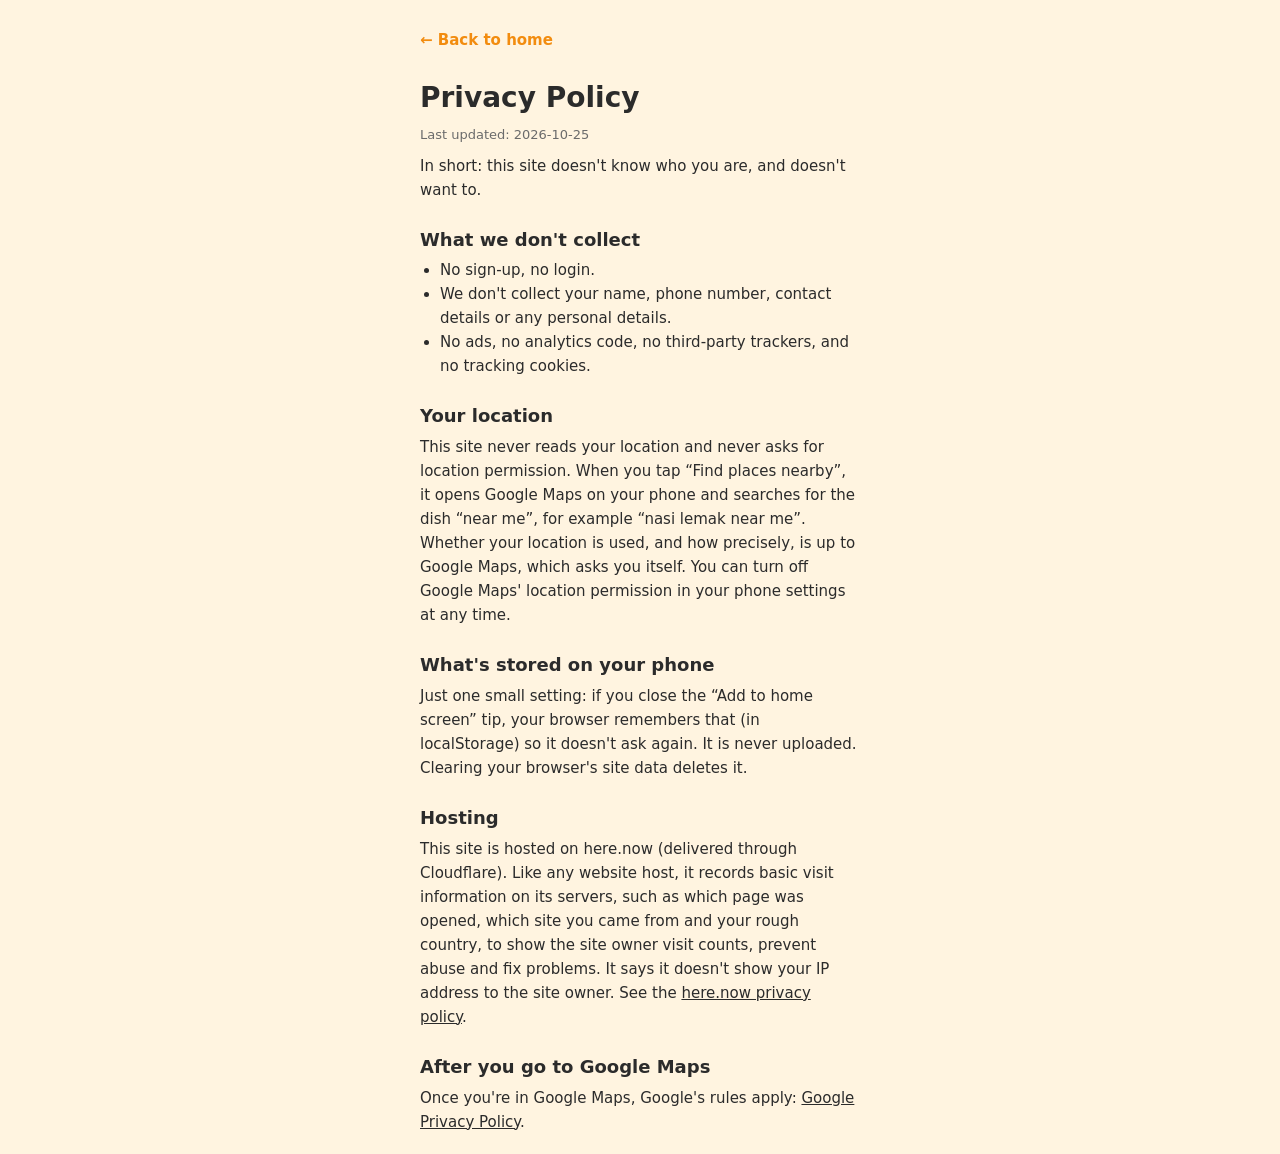
==== privacy.html @ 09107900 "Publish the static site and deploy it with GitHub Pages. Co-authored-by: artsworkloh-source <artswor" ====
<!doctype html>
<html lang="zh-CN">
<head>
  <meta charset="utf-8">
  <meta name="viewport" content="width=device-width, initial-scale=1, viewport-fit=cover">
  <meta name="theme-color" content="#FFF4E0">
  <meta name="color-scheme" content="only light">
  <title>隐私政策 · 今天吃什么</title>
  <link rel="icon" href="icon-192.png?v=d509adf6dc" type="image/png">
  <link rel="stylesheet" href="style.css?v=f77b33d95f">
</head>
<body>
  <main class="doc">
    <article data-lang="zh" data-title="隐私政策 · 今天吃什么">
      <a class="back" href="./">← 返回主页</a>
      <h1>隐私政策</h1>
      <p class="updated">更新日期：2026-10-25</p>
      <p>一句话：这个网站不认识你，也不想认识你。</p>
      <h2>我们不收集什么</h2>
      <ul>
        <li>不用注册，不用登录。</li>
        <li>不收集你的名字、电话等联系方式或任何个人资料。</li>
        <li>没有广告，没有统计代码，没有第三方追踪，也不用 Cookie 跟踪你。</li>
      </ul>
      <h2>定位怎么处理</h2>
      <p>本站不读取你的位置，也不会向你要定位权限。点「去找附近的店」时，会打开你手机上的 Google 地图，用「附近」（near me）搜索这道菜，例如 “nasi lemak near me”。要不要用你的位置、用得多精确，由 Google 地图自己询问你并处理。你随时可以在手机设置里关掉 Google 地图的定位权限。</p>
      <h2>存在你手机里的东西</h2>
      <p>只有一个小设置：你关掉「加到主屏幕」提示后，会在你的浏览器里（localStorage）记一下，免得再提醒。它不会上传。清除浏览器的网站数据就会删掉。</p>
      <h2>网站托管</h2>
      <p>网站放在 here.now（经 Cloudflare 传送）。和所有网站一样，托管方会在服务器上记录一般的访问信息，例如打开了哪个页面、从哪个网站点进来、大概在哪个国家，用来给网站主人看访问量、防滥用和排查故障；它说不会把你的 IP 地址给网站主人看。详见 <a href="https://here.now/privacy" target="_blank" rel="noopener">here.now 隐私政策</a>。</p>
      <h2>去到 Google 地图之后</h2>
      <p>跳转到 Google 地图后，就适用 Google 的规则：<a href="https://policies.google.com/privacy" target="_blank" rel="noopener">Google 隐私权政策</a>。</p>
    </article>

    <article data-lang="en" data-title="Privacy · What to Eat Today" hidden>
      <a class="back" href="./">← Back to home</a>
      <h1>Privacy Policy</h1>
      <p class="updated">Last updated: 2026-10-25</p>
      <p>In short: this site doesn't know who you are, and doesn't want to.</p>
      <h2>What we don't collect</h2>
      <ul>
        <li>No sign-up, no login.</li>
        <li>We don't collect your name, phone number, contact details or any personal details.</li>
        <li>No ads, no analytics code, no third-party trackers, and no tracking cookies.</li>
      </ul>
      <h2>Your location</h2>
      <p>This site never reads your location and never asks for location permission. When you tap “Find places nearby”, it opens Google Maps on your phone and searches for the dish “near me”, for example “nasi lemak near me”. Whether your location is used, and how precisely, is up to Google Maps, which asks you itself. You can turn off Google Maps' location permission in your phone settings at any time.</p>
      <h2>What's stored on your phone</h2>
      <p>Just one small setting: if you close the “Add to home screen” tip, your browser remembers that (in localStorage) so it doesn't ask again. It is never uploaded. Clearing your browser's site data deletes it.</p>
      <h2>Hosting</h2>
      <p>This site is hosted on here.now (delivered through Cloudflare). Like any website host, it records basic visit information on its servers, such as which page was opened, which site you came from and your rough country, to show the site owner visit counts, prevent abuse and fix problems. It says it doesn't show your IP address to the site owner. See the <a href="https://here.now/privacy" target="_blank" rel="noopener">here.now privacy policy</a>.</p>
      <h2>After you go to Google Maps</h2>
      <p>Once you're in Google Maps, Google's rules apply: <a href="https://policies.google.com/privacy" target="_blank" rel="noopener">Google Privacy Policy</a>.</p>
    </article>

    <article data-lang="ms" data-title="Privasi · Makan Apa Hari Ini" hidden>
      <a class="back" href="./">← Kembali ke laman utama</a>
      <h1>Dasar Privasi</h1>
      <p class="updated">Dikemas kini: 2026-10-25</p>
      <p>Ringkasnya: laman ini tidak kenal siapa anda, dan tidak mahu tahu.</p>
      <h2>Apa yang kami tidak kumpul</h2>
      <ul>
        <li>Tiada pendaftaran, tiada log masuk.</li>
        <li>Kami tidak kumpul nama, nombor telefon, maklumat hubungan atau apa-apa maklumat peribadi anda.</li>
        <li>Tiada iklan, tiada kod analitik, tiada penjejak pihak ketiga dan tiada kuki penjejak.</li>
      </ul>
      <h2>Lokasi anda</h2>
      <p>Laman ini tidak membaca lokasi anda dan tidak meminta kebenaran lokasi. Bila anda tekan “Cari kedai berdekatan”, Google Maps di telefon anda akan dibuka dan mencari makanan itu “near me” (berdekatan), contohnya “nasi lemak near me”. Sama ada lokasi anda digunakan, dan setepat mana, ditentukan oleh Google Maps yang akan bertanya kepada anda sendiri. Anda boleh tutup kebenaran lokasi Google Maps dalam tetapan telefon bila-bila masa.</p>
      <h2>Apa yang disimpan dalam telefon anda</h2>
      <p>Hanya satu tetapan kecil: jika anda tutup tip “Tambah ke skrin utama”, pelayar anda akan ingat (dalam localStorage) supaya tidak bertanya lagi. Ia tidak dimuat naik. Padam data laman dalam pelayar untuk membuangnya.</p>
      <h2>Pengehosan</h2>
      <p>Laman ini dihoskan di here.now (dihantar melalui Cloudflare). Seperti mana-mana hos laman web, ia merekod maklumat lawatan asas di pelayannya, seperti halaman yang dibuka, laman asal anda datang dan negara anggaran, untuk menunjukkan jumlah lawatan kepada pemilik laman, mencegah salah guna dan membaiki masalah. Ia menyatakan alamat IP anda tidak ditunjukkan kepada pemilik laman. Lihat <a href="https://here.now/privacy" target="_blank" rel="noopener">dasar privasi here.now</a>.</p>
      <h2>Selepas anda ke Google Maps</h2>
      <p>Di Google Maps, peraturan Google terpakai: <a href="https://policies.google.com/privacy" target="_blank" rel="noopener">Dasar Privasi Google</a>.</p>
    </article>
  </main>
  <script src="i18n.js?v=a7878b21c9"></script>
  <script>
    // Chinese shows if scripts can't run; otherwise only the phone's language.
    for (const article of document.querySelectorAll("article")) {
      article.hidden = article.dataset.lang !== LANG;
      if (!article.hidden) document.title = article.dataset.title;
    }
  </script>
</body>
</html>
---- style.css ----
* { box-sizing: border-box; }
/* Stop iOS from enlarging text on its own when the phone is turned sideways. */
html { -webkit-text-size-adjust: 100%; text-size-adjust: 100%; }
[hidden] { display: none !important; }

body {
  --bg: #FFF4E0;
  --card: #FFFBF3;
  --primary: #F28C0F;
  --ring: rgba(242, 140, 15, 0.25);
  --text: #2B2B2B;
  --muted: #6B6B6B;
  margin: 0;
  background: var(--bg);
  color: var(--text);
  font-family: system-ui, -apple-system, "PingFang SC", "Noto Sans CJK SC", "Microsoft YaHei", sans-serif;
  font-weight: bold;
  -webkit-tap-highlight-color: transparent;
}
body[data-meal="lunch"] {
  --bg: #EAF7EC;
  --card: #F6FCF7;
  --primary: #2E9E5E;
  --ring: rgba(46, 158, 94, 0.25);
}
body[data-meal="dinner"] {
  --bg: #1F2A44;
  --card: #2A3757;
  --primary: #FF8A3D;
  --ring: rgba(255, 138, 61, 0.25);
  --text: #FFFFFF;
  --muted: #C5CBD8;
}

main {
  max-width: 480px;
  /* dvh follows the browser's moving address bar; vh is the fallback for older phones. */
  min-height: 100vh;
  min-height: 100dvh;
  margin: 0 auto;
  padding: calc(20px + env(safe-area-inset-top)) max(20px, env(safe-area-inset-right)) calc(12px + env(safe-area-inset-bottom)) max(20px, env(safe-area-inset-left));
  display: flex;
  flex-direction: column;
}
.meal-label { margin: 0; text-align: center; font-size: 14px; color: var(--muted); }

/* Auto margins centre the button or card, but unlike align-items they never push
   a too-tall card above the top of the screen where it can't be scrolled to. */
.stage {
  flex: 1;
  display: flex;
  flex-direction: column;
}

.pick {
  position: relative;
  /* Sits a little below the middle: half of 18% of the column width. */
  top: calc((min(100vw, 480px) - 40px) * 0.09);
  margin: auto;
  /* The height cap only matters with the phone sideways. */
  width: min(60vw, 288px, 50vh);
  aspect-ratio: 1;
  border: none;
  border-radius: 50%;
  background: var(--primary);
  color: #FFFFFF;
  font: inherit;
  font-size: 28px;
  box-shadow: 0 8px 24px rgba(0, 0, 0, 0.12);
}
.pick::before {
  content: "";
  position: absolute;
  inset: -16px;
  z-index: -1;
  border-radius: 50%;
  background: var(--ring);
  animation: breathe 2.4s ease-in-out infinite;
}
.pick.press { animation: press 0.2s ease-out; }

.card {
  width: 100%;
  margin: auto 0;
  padding: 32px 20px 20px;
  border-radius: 28px;
  background: var(--card);
  box-shadow: 0 8px 24px rgba(0, 0, 0, 0.12);
  text-align: center;
  animation: pop 0.25s ease-out;
}
.card .emoji { font-size: 96px; line-height: 1.1; }
.card .name { margin: 12px 0 8px; font-size: 40px; white-space: nowrap; }
.card .desc { margin: 0 0 28px; font-size: 14px; font-weight: normal; color: var(--muted); }

.map, .again {
  display: flex;
  align-items: center;
  justify-content: center;
  width: 100%;
  border-radius: 999px;
  font: inherit;
  font-size: 18px;
  text-decoration: none;
}
.map { height: 56px; background: var(--primary); color: #FFFFFF; }
.hint { margin: 8px 0 16px; font-size: 12px; font-weight: normal; color: var(--muted); }
.again { height: 44px; border: 2px solid var(--primary); background: transparent; color: var(--primary); }

@keyframes breathe {
  0%, 100% { transform: scale(1); }
  50% { transform: scale(1.08); }
}
@keyframes press {
  50% { transform: scale(0.92); }
}
@keyframes pop {
  from { transform: scale(0.8); opacity: 0; }
  to { transform: scale(1); opacity: 1; }
}

.install {
  display: flex;
  align-items: center;
  gap: 8px;
  margin-top: 12px;
  font-size: 12px;
  font-weight: normal;
  color: var(--muted);
}
.install-text { flex: 1; }
.install-add, .install-close {
  flex: none;
  border: none;
  background: none;
  font: inherit;
  color: var(--primary);
}
.install-add { padding: 6px 12px; border: 1px solid var(--primary); border-radius: 999px; font-weight: bold; }
.install-close { padding: 6px; font-size: 16px; color: var(--muted); }

/* var(--muted) is the agreed #6B6B6B, lightened only on the dark dinner background. */
.privacy-link {
  align-self: center;
  margin-top: 8px;
  padding: 4px 8px;
  font-size: 11px;
  font-weight: normal;
  color: var(--muted);
}

.doc { display: block; font-weight: normal; font-size: 15px; line-height: 1.6; }
.doc h1 { margin: 16px 0 4px; font-size: 28px; }
.doc h2 { margin: 24px 0 4px; font-size: 18px; }
.doc p, .doc ul { margin: 0 0 8px; }
.doc ul { padding-left: 20px; }
.doc a { color: inherit; }
.doc .back { display: inline-block; padding: 8px 0; font-weight: bold; text-decoration: none; color: var(--primary); }
.doc .updated { font-size: 13px; color: var(--muted); }
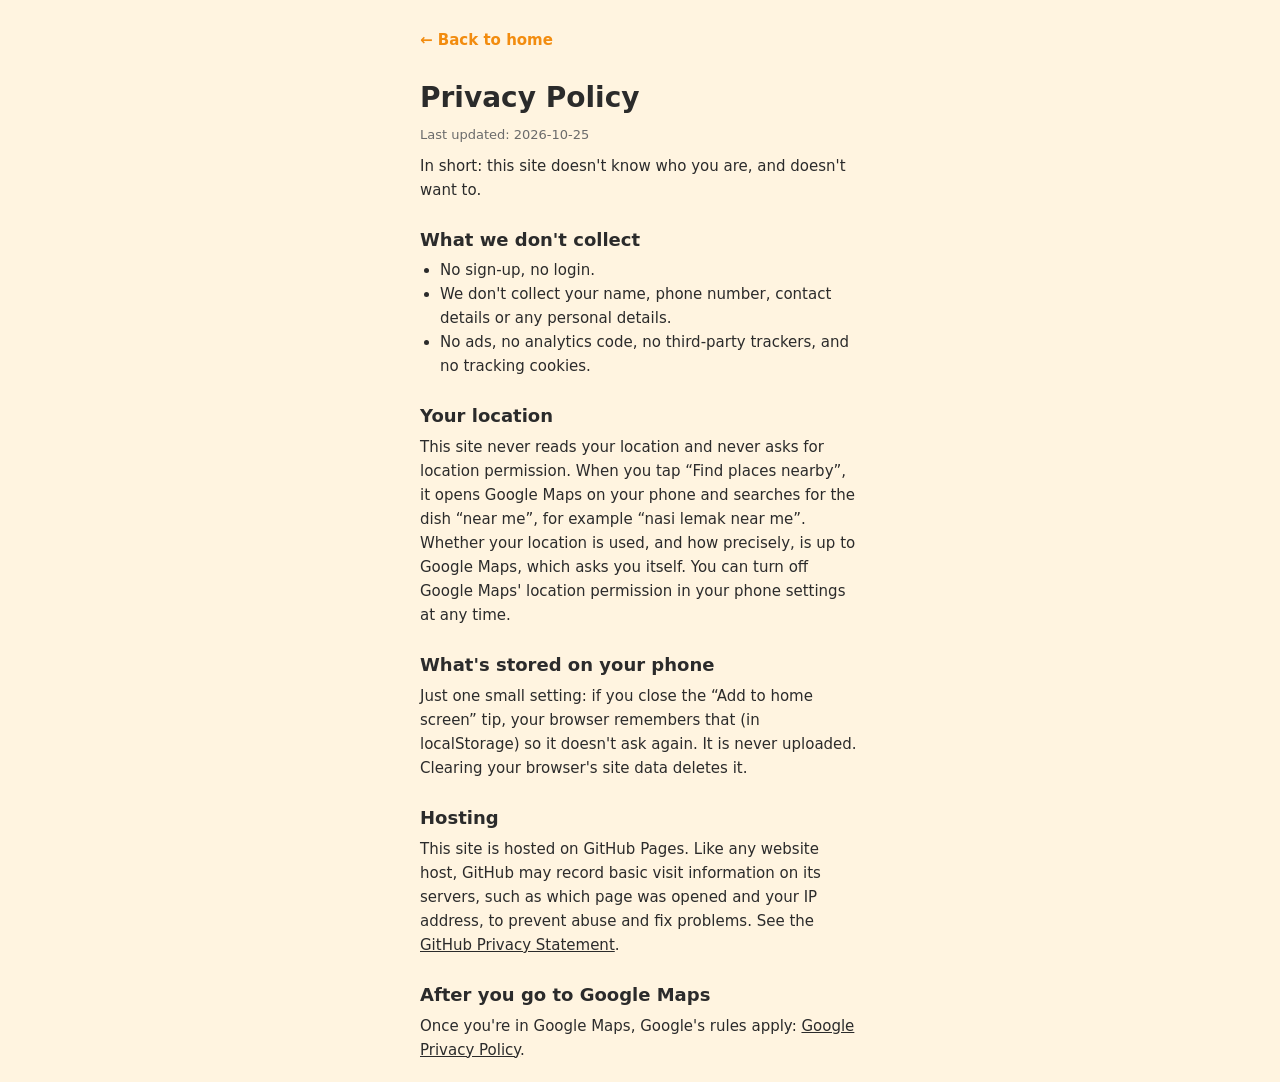
==== commit 718ed3cd: "Update the privacy page hosting notice to GitHub Pages. Co-authored-by: artsworkloh-source <artswork" ====
--- a/privacy.html
+++ b/privacy.html
@@ -27,7 +27,7 @@
       <h2>存在你手机里的东西</h2>
       <p>只有一个小设置：你关掉「加到主屏幕」提示后，会在你的浏览器里（localStorage）记一下，免得再提醒。它不会上传。清除浏览器的网站数据就会删掉。</p>
       <h2>网站托管</h2>
-      <p>网站放在 here.now（经 Cloudflare 传送）。和所有网站一样，托管方会在服务器上记录一般的访问信息，例如打开了哪个页面、从哪个网站点进来、大概在哪个国家，用来给网站主人看访问量、防滥用和排查故障；它说不会把你的 IP 地址给网站主人看。详见 <a href="https://here.now/privacy" target="_blank" rel="noopener">here.now 隐私政策</a>。</p>
+      <p>网站放在 GitHub Pages 上。和所有网站一样，托管方（GitHub）可能会在服务器上记录一般的访问信息，例如打开了哪个页面、你的 IP 地址，用来防滥用和排查故障。详见 <a href="https://docs.github.com/en/site-policy/privacy-policies/github-general-privacy-statement" target="_blank" rel="noopener">GitHub 隐私声明</a>。</p>
       <h2>去到 Google 地图之后</h2>
       <p>跳转到 Google 地图后，就适用 Google 的规则：<a href="https://policies.google.com/privacy" target="_blank" rel="noopener">Google 隐私权政策</a>。</p>
     </article>
@@ -48,7 +48,7 @@
       <h2>What's stored on your phone</h2>
       <p>Just one small setting: if you close the “Add to home screen” tip, your browser remembers that (in localStorage) so it doesn't ask again. It is never uploaded. Clearing your browser's site data deletes it.</p>
       <h2>Hosting</h2>
-      <p>This site is hosted on here.now (delivered through Cloudflare). Like any website host, it records basic visit information on its servers, such as which page was opened, which site you came from and your rough country, to show the site owner visit counts, prevent abuse and fix problems. It says it doesn't show your IP address to the site owner. See the <a href="https://here.now/privacy" target="_blank" rel="noopener">here.now privacy policy</a>.</p>
+      <p>This site is hosted on GitHub Pages. Like any website host, GitHub may record basic visit information on its servers, such as which page was opened and your IP address, to prevent abuse and fix problems. See the <a href="https://docs.github.com/en/site-policy/privacy-policies/github-general-privacy-statement" target="_blank" rel="noopener">GitHub Privacy Statement</a>.</p>
       <h2>After you go to Google Maps</h2>
       <p>Once you're in Google Maps, Google's rules apply: <a href="https://policies.google.com/privacy" target="_blank" rel="noopener">Google Privacy Policy</a>.</p>
     </article>
@@ -69,7 +69,7 @@
       <h2>Apa yang disimpan dalam telefon anda</h2>
       <p>Hanya satu tetapan kecil: jika anda tutup tip “Tambah ke skrin utama”, pelayar anda akan ingat (dalam localStorage) supaya tidak bertanya lagi. Ia tidak dimuat naik. Padam data laman dalam pelayar untuk membuangnya.</p>
       <h2>Pengehosan</h2>
-      <p>Laman ini dihoskan di here.now (dihantar melalui Cloudflare). Seperti mana-mana hos laman web, ia merekod maklumat lawatan asas di pelayannya, seperti halaman yang dibuka, laman asal anda datang dan negara anggaran, untuk menunjukkan jumlah lawatan kepada pemilik laman, mencegah salah guna dan membaiki masalah. Ia menyatakan alamat IP anda tidak ditunjukkan kepada pemilik laman. Lihat <a href="https://here.now/privacy" target="_blank" rel="noopener">dasar privasi here.now</a>.</p>
+      <p>Laman ini dihoskan di GitHub Pages. Seperti mana-mana hos laman web, GitHub mungkin merekod maklumat lawatan asas di pelayannya, seperti halaman yang dibuka dan alamat IP anda, untuk mencegah salah guna dan membaiki masalah. Lihat <a href="https://docs.github.com/en/site-policy/privacy-policies/github-general-privacy-statement" target="_blank" rel="noopener">Pernyataan Privasi GitHub</a>.</p>
       <h2>Selepas anda ke Google Maps</h2>
       <p>Di Google Maps, peraturan Google terpakai: <a href="https://policies.google.com/privacy" target="_blank" rel="noopener">Dasar Privasi Google</a>.</p>
     </article>
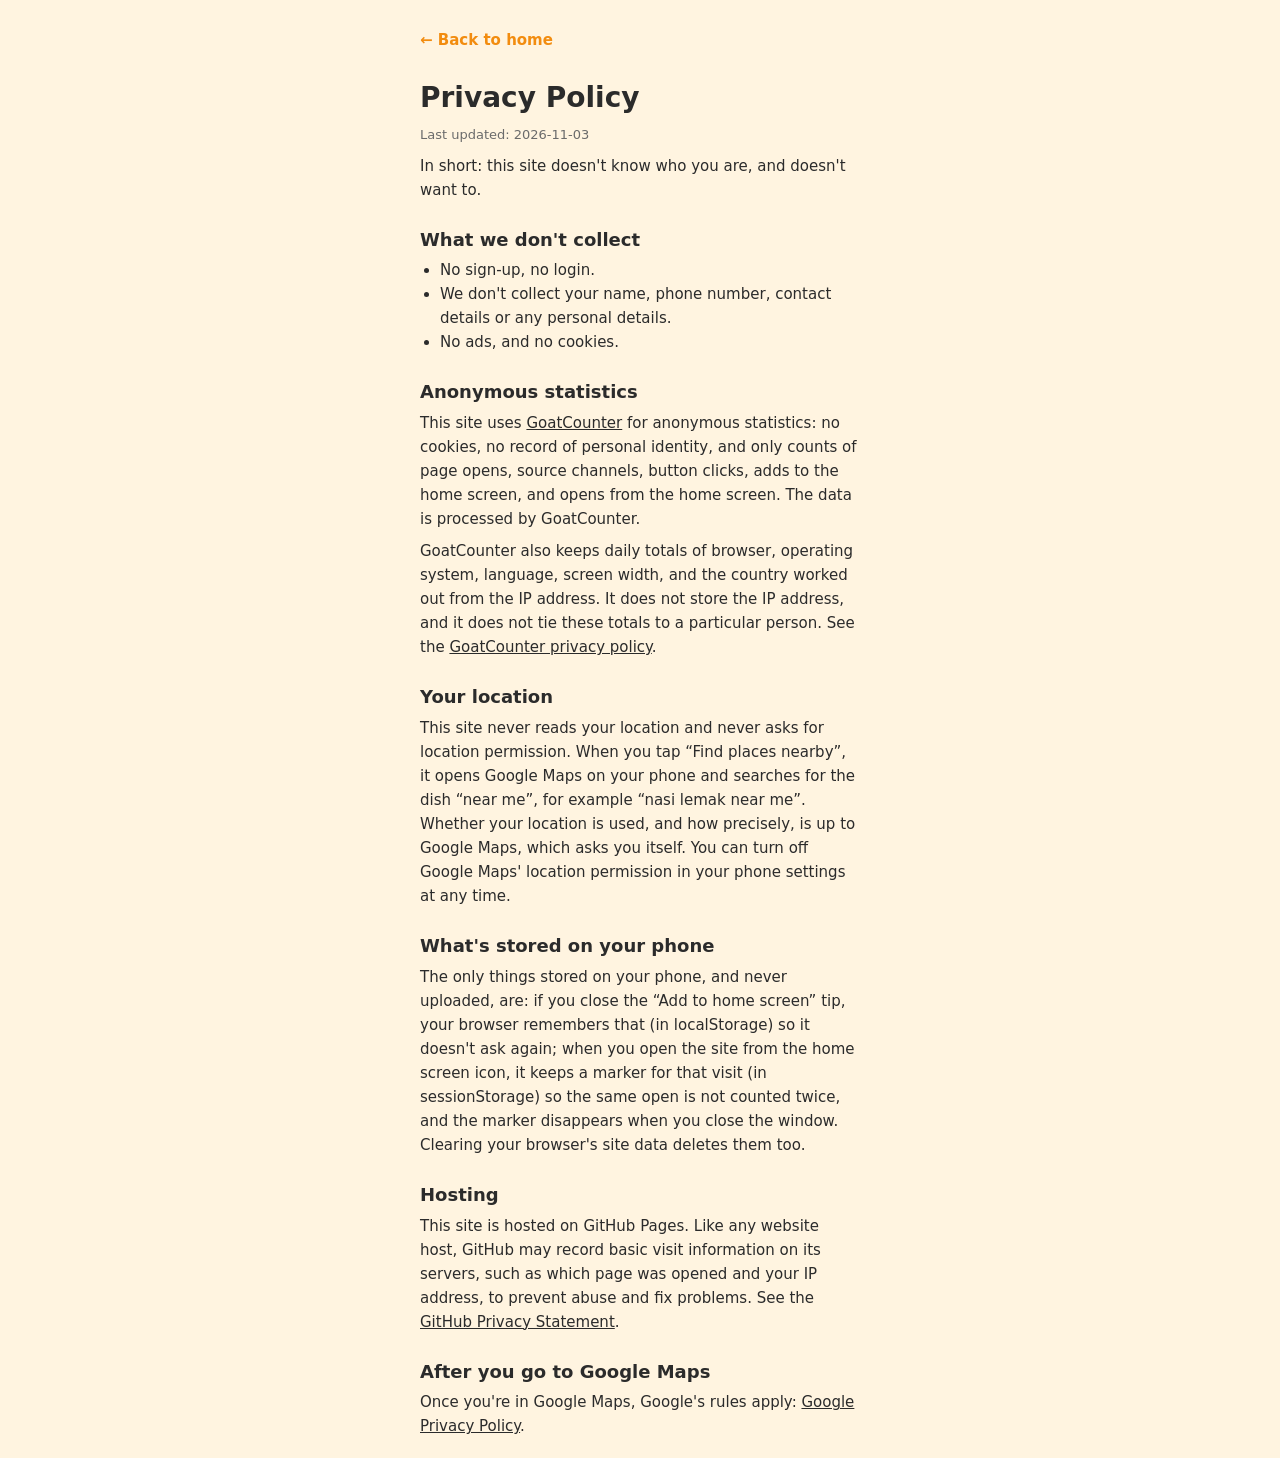
==== commit 135f962f: "Record anonymous visits with GoatCounter. Count page opens, link sources such as ref=fb, the big pic" ====
--- a/privacy.html
+++ b/privacy.html
@@ -14,18 +14,21 @@
     <article data-lang="zh" data-title="隐私政策 · 今天吃什么">
       <a class="back" href="./">← 返回主页</a>
       <h1>隐私政策</h1>
-      <p class="updated">更新日期：2026-10-25</p>
+      <p class="updated">更新日期：2026-11-03</p>
       <p>一句话：这个网站不认识你，也不想认识你。</p>
       <h2>我们不收集什么</h2>
       <ul>
         <li>不用注册，不用登录。</li>
         <li>不收集你的名字、电话等联系方式或任何个人资料。</li>
-        <li>没有广告，没有统计代码，没有第三方追踪，也不用 Cookie 跟踪你。</li>
+        <li>没有广告，也不用 Cookie。</li>
       </ul>
+      <h2>匿名统计</h2>
+      <p>本站使用 <a href="https://www.goatcounter.com/" target="_blank" rel="noopener">GoatCounter</a> 做匿名统计：不用 Cookie，不记个人身份，只统计打开次数、来源渠道、按钮点击、添加到主屏幕和主屏幕打开次数。数据由 GoatCounter 处理。</p>
+      <p>GoatCounter 还会按天汇总浏览器种类、操作系统、语言、屏幕宽度，以及根据 IP 判断的国家。它不保存 IP 地址，也不会把这些数字连成某一个人的记录。详见 <a href="https://www.goatcounter.com/help/privacy" target="_blank" rel="noopener">GoatCounter 隐私说明</a>。</p>
       <h2>定位怎么处理</h2>
       <p>本站不读取你的位置，也不会向你要定位权限。点「去找附近的店」时，会打开你手机上的 Google 地图，用「附近」（near me）搜索这道菜，例如 “nasi lemak near me”。要不要用你的位置、用得多精确，由 Google 地图自己询问你并处理。你随时可以在手机设置里关掉 Google 地图的定位权限。</p>
       <h2>存在你手机里的东西</h2>
-      <p>只有一个小设置：你关掉「加到主屏幕」提示后，会在你的浏览器里（localStorage）记一下，免得再提醒。它不会上传。清除浏览器的网站数据就会删掉。</p>
+      <p>记在你手机里、不会上传的只有这些：你关掉「加到主屏幕」提示后，浏览器会记住（localStorage），免得再提醒；从主屏幕图标打开时，这一次使用里会记一个标记（sessionStorage），避免同一次打开被算两次，关掉窗口就没了。清除浏览器的网站数据也会删掉它们。</p>
       <h2>网站托管</h2>
       <p>网站放在 GitHub Pages 上。和所有网站一样，托管方（GitHub）可能会在服务器上记录一般的访问信息，例如打开了哪个页面、你的 IP 地址，用来防滥用和排查故障。详见 <a href="https://docs.github.com/en/site-policy/privacy-policies/github-general-privacy-statement" target="_blank" rel="noopener">GitHub 隐私声明</a>。</p>
       <h2>去到 Google 地图之后</h2>
@@ -35,18 +38,21 @@
     <article data-lang="en" data-title="Privacy · What to Eat Today" hidden>
       <a class="back" href="./">← Back to home</a>
       <h1>Privacy Policy</h1>
-      <p class="updated">Last updated: 2026-10-25</p>
+      <p class="updated">Last updated: 2026-11-03</p>
       <p>In short: this site doesn't know who you are, and doesn't want to.</p>
       <h2>What we don't collect</h2>
       <ul>
         <li>No sign-up, no login.</li>
         <li>We don't collect your name, phone number, contact details or any personal details.</li>
-        <li>No ads, no analytics code, no third-party trackers, and no tracking cookies.</li>
+        <li>No ads, and no cookies.</li>
       </ul>
+      <h2>Anonymous statistics</h2>
+      <p>This site uses <a href="https://www.goatcounter.com/" target="_blank" rel="noopener">GoatCounter</a> for anonymous statistics: no cookies, no record of personal identity, and only counts of page opens, source channels, button clicks, adds to the home screen, and opens from the home screen. The data is processed by GoatCounter.</p>
+      <p>GoatCounter also keeps daily totals of browser, operating system, language, screen width, and the country worked out from the IP address. It does not store the IP address, and it does not tie these totals to a particular person. See the <a href="https://www.goatcounter.com/help/privacy" target="_blank" rel="noopener">GoatCounter privacy policy</a>.</p>
       <h2>Your location</h2>
       <p>This site never reads your location and never asks for location permission. When you tap “Find places nearby”, it opens Google Maps on your phone and searches for the dish “near me”, for example “nasi lemak near me”. Whether your location is used, and how precisely, is up to Google Maps, which asks you itself. You can turn off Google Maps' location permission in your phone settings at any time.</p>
       <h2>What's stored on your phone</h2>
-      <p>Just one small setting: if you close the “Add to home screen” tip, your browser remembers that (in localStorage) so it doesn't ask again. It is never uploaded. Clearing your browser's site data deletes it.</p>
+      <p>The only things stored on your phone, and never uploaded, are: if you close the “Add to home screen” tip, your browser remembers that (in localStorage) so it doesn't ask again; when you open the site from the home screen icon, it keeps a marker for that visit (in sessionStorage) so the same open is not counted twice, and the marker disappears when you close the window. Clearing your browser's site data deletes them too.</p>
       <h2>Hosting</h2>
       <p>This site is hosted on GitHub Pages. Like any website host, GitHub may record basic visit information on its servers, such as which page was opened and your IP address, to prevent abuse and fix problems. See the <a href="https://docs.github.com/en/site-policy/privacy-policies/github-general-privacy-statement" target="_blank" rel="noopener">GitHub Privacy Statement</a>.</p>
       <h2>After you go to Google Maps</h2>
@@ -56,24 +62,28 @@
     <article data-lang="ms" data-title="Privasi · Makan Apa Hari Ini" hidden>
       <a class="back" href="./">← Kembali ke laman utama</a>
       <h1>Dasar Privasi</h1>
-      <p class="updated">Dikemas kini: 2026-10-25</p>
+      <p class="updated">Dikemas kini: 2026-11-03</p>
       <p>Ringkasnya: laman ini tidak kenal siapa anda, dan tidak mahu tahu.</p>
       <h2>Apa yang kami tidak kumpul</h2>
       <ul>
         <li>Tiada pendaftaran, tiada log masuk.</li>
         <li>Kami tidak kumpul nama, nombor telefon, maklumat hubungan atau apa-apa maklumat peribadi anda.</li>
-        <li>Tiada iklan, tiada kod analitik, tiada penjejak pihak ketiga dan tiada kuki penjejak.</li>
+        <li>Tiada iklan dan tiada kuki.</li>
       </ul>
+      <h2>Statistik tanpa nama</h2>
+      <p>Laman ini menggunakan <a href="https://www.goatcounter.com/" target="_blank" rel="noopener">GoatCounter</a> untuk statistik tanpa nama: tidak menggunakan kuki, tidak merekod identiti peribadi, dan hanya mengira bilangan buka halaman, saluran sumber, klik butang, tambah ke skrin utama dan buka dari skrin utama. Data diproses oleh GoatCounter.</p>
+      <p>GoatCounter juga menyimpan jumlah harian bagi jenis pelayar, sistem operasi, bahasa, lebar skrin, dan negara yang dianggarkan daripada alamat IP. Ia tidak menyimpan alamat IP, dan tidak menggabungkan jumlah ini menjadi rekod seseorang. Lihat <a href="https://www.goatcounter.com/help/privacy" target="_blank" rel="noopener">dasar privasi GoatCounter</a>.</p>
       <h2>Lokasi anda</h2>
       <p>Laman ini tidak membaca lokasi anda dan tidak meminta kebenaran lokasi. Bila anda tekan “Cari kedai berdekatan”, Google Maps di telefon anda akan dibuka dan mencari makanan itu “near me” (berdekatan), contohnya “nasi lemak near me”. Sama ada lokasi anda digunakan, dan setepat mana, ditentukan oleh Google Maps yang akan bertanya kepada anda sendiri. Anda boleh tutup kebenaran lokasi Google Maps dalam tetapan telefon bila-bila masa.</p>
       <h2>Apa yang disimpan dalam telefon anda</h2>
-      <p>Hanya satu tetapan kecil: jika anda tutup tip “Tambah ke skrin utama”, pelayar anda akan ingat (dalam localStorage) supaya tidak bertanya lagi. Ia tidak dimuat naik. Padam data laman dalam pelayar untuk membuangnya.</p>
+      <p>Yang disimpan dalam telefon anda, dan tidak dimuat naik, hanyalah: jika anda tutup tip “Tambah ke skrin utama”, pelayar ingat (dalam localStorage) supaya tidak bertanya lagi; bila anda buka laman dari ikon skrin utama, satu tanda disimpan untuk lawatan itu (dalam sessionStorage) supaya buka yang sama tidak dikira dua kali, dan tanda itu hilang bila tetingkap ditutup. Padam data laman dalam pelayar juga akan membuangnya.</p>
       <h2>Pengehosan</h2>
       <p>Laman ini dihoskan di GitHub Pages. Seperti mana-mana hos laman web, GitHub mungkin merekod maklumat lawatan asas di pelayannya, seperti halaman yang dibuka dan alamat IP anda, untuk mencegah salah guna dan membaiki masalah. Lihat <a href="https://docs.github.com/en/site-policy/privacy-policies/github-general-privacy-statement" target="_blank" rel="noopener">Pernyataan Privasi GitHub</a>.</p>
       <h2>Selepas anda ke Google Maps</h2>
       <p>Di Google Maps, peraturan Google terpakai: <a href="https://policies.google.com/privacy" target="_blank" rel="noopener">Dasar Privasi Google</a>.</p>
     </article>
   </main>
+  <script data-goatcounter="https://eatwhat.goatcounter.com/count" async src="https://gc.zgo.at/count.js"></script>
   <script src="i18n.js?v=a7878b21c9"></script>
   <script>
     // Chinese shows if scripts can't run; otherwise only the phone's language.
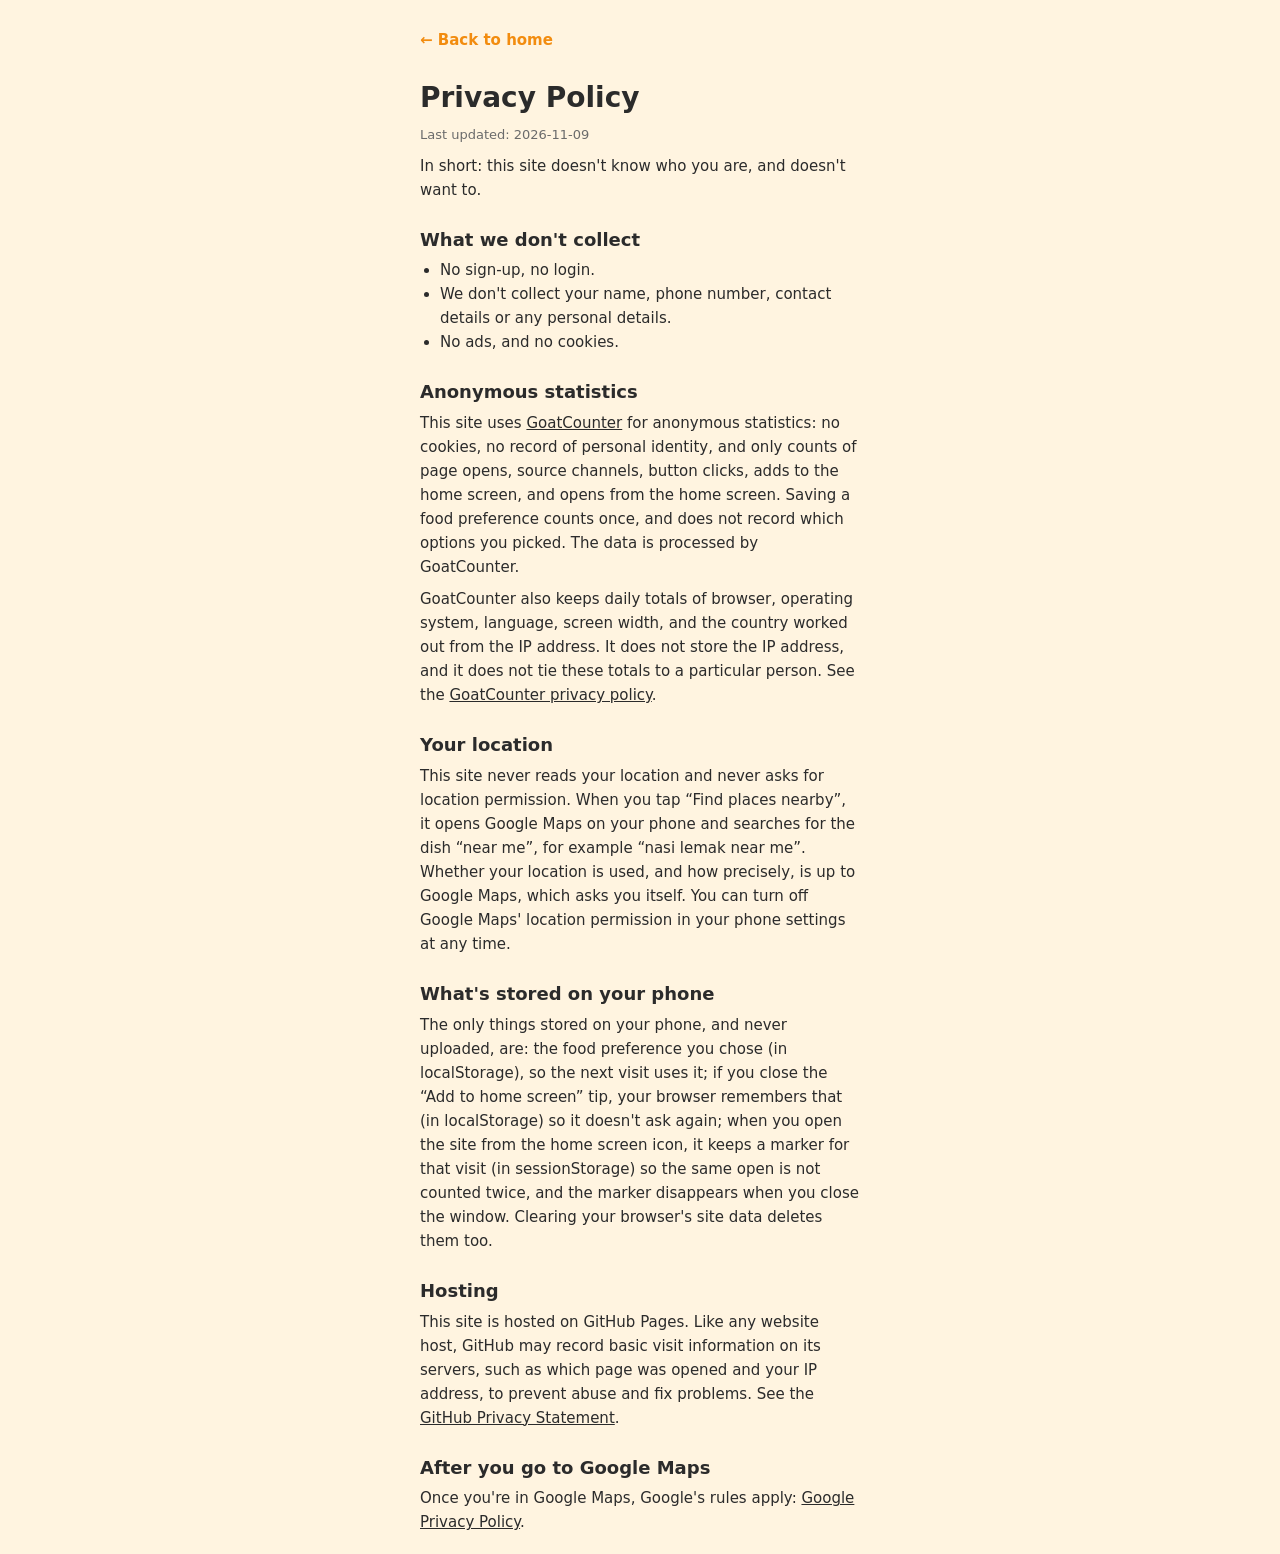
==== commit bee3d50c: "Add on-phone diet filters for halal, vegetarian, and less spicy. The first visit asks once. The choi" ====
--- a/privacy.html
+++ b/privacy.html
@@ -7,14 +7,14 @@
   <meta name="color-scheme" content="only light">
   <title>隐私政策 · 今天吃什么</title>
   <link rel="icon" href="icon-192.png?v=d509adf6dc" type="image/png">
-  <link rel="stylesheet" href="style.css?v=f77b33d95f">
+  <link rel="stylesheet" href="style.css?v=3439e57109">
 </head>
 <body>
   <main class="doc">
     <article data-lang="zh" data-title="隐私政策 · 今天吃什么">
       <a class="back" href="./">← 返回主页</a>
       <h1>隐私政策</h1>
-      <p class="updated">更新日期：2026-11-03</p>
+      <p class="updated">更新日期：2026-11-09</p>
       <p>一句话：这个网站不认识你，也不想认识你。</p>
       <h2>我们不收集什么</h2>
       <ul>
@@ -23,12 +23,12 @@
         <li>没有广告，也不用 Cookie。</li>
       </ul>
       <h2>匿名统计</h2>
-      <p>本站使用 <a href="https://www.goatcounter.com/" target="_blank" rel="noopener">GoatCounter</a> 做匿名统计：不用 Cookie，不记个人身份，只统计打开次数、来源渠道、按钮点击、添加到主屏幕和主屏幕打开次数。数据由 GoatCounter 处理。</p>
+      <p>本站使用 <a href="https://www.goatcounter.com/" target="_blank" rel="noopener">GoatCounter</a> 做匿名统计：不用 Cookie，不记个人身份，只统计打开次数、来源渠道、按钮点击、添加到主屏幕和主屏幕打开次数。保存饮食偏好时，只记一次「保存偏好」，不会记下你选了哪几项。数据由 GoatCounter 处理。</p>
       <p>GoatCounter 还会按天汇总浏览器种类、操作系统、语言、屏幕宽度，以及根据 IP 判断的国家。它不保存 IP 地址，也不会把这些数字连成某一个人的记录。详见 <a href="https://www.goatcounter.com/help/privacy" target="_blank" rel="noopener">GoatCounter 隐私说明</a>。</p>
       <h2>定位怎么处理</h2>
       <p>本站不读取你的位置，也不会向你要定位权限。点「去找附近的店」时，会打开你手机上的 Google 地图，用「附近」（near me）搜索这道菜，例如 “nasi lemak near me”。要不要用你的位置、用得多精确，由 Google 地图自己询问你并处理。你随时可以在手机设置里关掉 Google 地图的定位权限。</p>
       <h2>存在你手机里的东西</h2>
-      <p>记在你手机里、不会上传的只有这些：你关掉「加到主屏幕」提示后，浏览器会记住（localStorage），免得再提醒；从主屏幕图标打开时，这一次使用里会记一个标记（sessionStorage），避免同一次打开被算两次，关掉窗口就没了。清除浏览器的网站数据也会删掉它们。</p>
+      <p>记在你手机里、不会上传的只有这些：你选的饮食偏好（localStorage），下次打开还会用；你关掉「加到主屏幕」提示后，浏览器会记住（localStorage），免得再提醒；从主屏幕图标打开时，这一次使用里会记一个标记（sessionStorage），避免同一次打开被算两次，关掉窗口就没了。清除浏览器的网站数据也会删掉它们。</p>
       <h2>网站托管</h2>
       <p>网站放在 GitHub Pages 上。和所有网站一样，托管方（GitHub）可能会在服务器上记录一般的访问信息，例如打开了哪个页面、你的 IP 地址，用来防滥用和排查故障。详见 <a href="https://docs.github.com/en/site-policy/privacy-policies/github-general-privacy-statement" target="_blank" rel="noopener">GitHub 隐私声明</a>。</p>
       <h2>去到 Google 地图之后</h2>
@@ -38,7 +38,7 @@
     <article data-lang="en" data-title="Privacy · What to Eat Today" hidden>
       <a class="back" href="./">← Back to home</a>
       <h1>Privacy Policy</h1>
-      <p class="updated">Last updated: 2026-11-03</p>
+      <p class="updated">Last updated: 2026-11-09</p>
       <p>In short: this site doesn't know who you are, and doesn't want to.</p>
       <h2>What we don't collect</h2>
       <ul>
@@ -47,12 +47,12 @@
         <li>No ads, and no cookies.</li>
       </ul>
       <h2>Anonymous statistics</h2>
-      <p>This site uses <a href="https://www.goatcounter.com/" target="_blank" rel="noopener">GoatCounter</a> for anonymous statistics: no cookies, no record of personal identity, and only counts of page opens, source channels, button clicks, adds to the home screen, and opens from the home screen. The data is processed by GoatCounter.</p>
+      <p>This site uses <a href="https://www.goatcounter.com/" target="_blank" rel="noopener">GoatCounter</a> for anonymous statistics: no cookies, no record of personal identity, and only counts of page opens, source channels, button clicks, adds to the home screen, and opens from the home screen. Saving a food preference counts once, and does not record which options you picked. The data is processed by GoatCounter.</p>
       <p>GoatCounter also keeps daily totals of browser, operating system, language, screen width, and the country worked out from the IP address. It does not store the IP address, and it does not tie these totals to a particular person. See the <a href="https://www.goatcounter.com/help/privacy" target="_blank" rel="noopener">GoatCounter privacy policy</a>.</p>
       <h2>Your location</h2>
       <p>This site never reads your location and never asks for location permission. When you tap “Find places nearby”, it opens Google Maps on your phone and searches for the dish “near me”, for example “nasi lemak near me”. Whether your location is used, and how precisely, is up to Google Maps, which asks you itself. You can turn off Google Maps' location permission in your phone settings at any time.</p>
       <h2>What's stored on your phone</h2>
-      <p>The only things stored on your phone, and never uploaded, are: if you close the “Add to home screen” tip, your browser remembers that (in localStorage) so it doesn't ask again; when you open the site from the home screen icon, it keeps a marker for that visit (in sessionStorage) so the same open is not counted twice, and the marker disappears when you close the window. Clearing your browser's site data deletes them too.</p>
+      <p>The only things stored on your phone, and never uploaded, are: the food preference you chose (in localStorage), so the next visit uses it; if you close the “Add to home screen” tip, your browser remembers that (in localStorage) so it doesn't ask again; when you open the site from the home screen icon, it keeps a marker for that visit (in sessionStorage) so the same open is not counted twice, and the marker disappears when you close the window. Clearing your browser's site data deletes them too.</p>
       <h2>Hosting</h2>
       <p>This site is hosted on GitHub Pages. Like any website host, GitHub may record basic visit information on its servers, such as which page was opened and your IP address, to prevent abuse and fix problems. See the <a href="https://docs.github.com/en/site-policy/privacy-policies/github-general-privacy-statement" target="_blank" rel="noopener">GitHub Privacy Statement</a>.</p>
       <h2>After you go to Google Maps</h2>
@@ -62,7 +62,7 @@
     <article data-lang="ms" data-title="Privasi · Makan Apa Hari Ini" hidden>
       <a class="back" href="./">← Kembali ke laman utama</a>
       <h1>Dasar Privasi</h1>
-      <p class="updated">Dikemas kini: 2026-11-03</p>
+      <p class="updated">Dikemas kini: 2026-11-09</p>
       <p>Ringkasnya: laman ini tidak kenal siapa anda, dan tidak mahu tahu.</p>
       <h2>Apa yang kami tidak kumpul</h2>
       <ul>
@@ -71,12 +71,12 @@
         <li>Tiada iklan dan tiada kuki.</li>
       </ul>
       <h2>Statistik tanpa nama</h2>
-      <p>Laman ini menggunakan <a href="https://www.goatcounter.com/" target="_blank" rel="noopener">GoatCounter</a> untuk statistik tanpa nama: tidak menggunakan kuki, tidak merekod identiti peribadi, dan hanya mengira bilangan buka halaman, saluran sumber, klik butang, tambah ke skrin utama dan buka dari skrin utama. Data diproses oleh GoatCounter.</p>
+      <p>Laman ini menggunakan <a href="https://www.goatcounter.com/" target="_blank" rel="noopener">GoatCounter</a> untuk statistik tanpa nama: tidak menggunakan kuki, tidak merekod identiti peribadi, dan hanya mengira bilangan buka halaman, saluran sumber, klik butang, tambah ke skrin utama dan buka dari skrin utama. Menyimpan pilihan makanan dikira sekali, dan tidak merekod pilihan yang anda buat. Data diproses oleh GoatCounter.</p>
       <p>GoatCounter juga menyimpan jumlah harian bagi jenis pelayar, sistem operasi, bahasa, lebar skrin, dan negara yang dianggarkan daripada alamat IP. Ia tidak menyimpan alamat IP, dan tidak menggabungkan jumlah ini menjadi rekod seseorang. Lihat <a href="https://www.goatcounter.com/help/privacy" target="_blank" rel="noopener">dasar privasi GoatCounter</a>.</p>
       <h2>Lokasi anda</h2>
       <p>Laman ini tidak membaca lokasi anda dan tidak meminta kebenaran lokasi. Bila anda tekan “Cari kedai berdekatan”, Google Maps di telefon anda akan dibuka dan mencari makanan itu “near me” (berdekatan), contohnya “nasi lemak near me”. Sama ada lokasi anda digunakan, dan setepat mana, ditentukan oleh Google Maps yang akan bertanya kepada anda sendiri. Anda boleh tutup kebenaran lokasi Google Maps dalam tetapan telefon bila-bila masa.</p>
       <h2>Apa yang disimpan dalam telefon anda</h2>
-      <p>Yang disimpan dalam telefon anda, dan tidak dimuat naik, hanyalah: jika anda tutup tip “Tambah ke skrin utama”, pelayar ingat (dalam localStorage) supaya tidak bertanya lagi; bila anda buka laman dari ikon skrin utama, satu tanda disimpan untuk lawatan itu (dalam sessionStorage) supaya buka yang sama tidak dikira dua kali, dan tanda itu hilang bila tetingkap ditutup. Padam data laman dalam pelayar juga akan membuangnya.</p>
+      <p>Yang disimpan dalam telefon anda, dan tidak dimuat naik, hanyalah: pilihan makanan yang anda pilih (dalam localStorage), supaya lawatan seterusnya menggunakannya; jika anda tutup tip “Tambah ke skrin utama”, pelayar ingat (dalam localStorage) supaya tidak bertanya lagi; bila anda buka laman dari ikon skrin utama, satu tanda disimpan untuk lawatan itu (dalam sessionStorage) supaya buka yang sama tidak dikira dua kali, dan tanda itu hilang bila tetingkap ditutup. Padam data laman dalam pelayar juga akan membuangnya.</p>
       <h2>Pengehosan</h2>
       <p>Laman ini dihoskan di GitHub Pages. Seperti mana-mana hos laman web, GitHub mungkin merekod maklumat lawatan asas di pelayannya, seperti halaman yang dibuka dan alamat IP anda, untuk mencegah salah guna dan membaiki masalah. Lihat <a href="https://docs.github.com/en/site-policy/privacy-policies/github-general-privacy-statement" target="_blank" rel="noopener">Pernyataan Privasi GitHub</a>.</p>
       <h2>Selepas anda ke Google Maps</h2>
--- a/style.css
+++ b/style.css
@@ -91,7 +91,8 @@
 }
 .card .emoji { font-size: 96px; line-height: 1.1; }
 .card .name { margin: 12px 0 8px; font-size: 40px; white-space: nowrap; }
-.card .desc { margin: 0 0 28px; font-size: 14px; font-weight: normal; color: var(--muted); }
+.card .desc { margin: 0; font-size: 14px; font-weight: normal; color: var(--muted); }
+.halal-note { margin: 10px 0 0; font-size: 12px; font-weight: normal; line-height: 1.4; color: var(--muted); }
 
 .map, .again {
   display: flex;
@@ -103,7 +104,7 @@
   font-size: 18px;
   text-decoration: none;
 }
-.map { height: 56px; background: var(--primary); color: #FFFFFF; }
+.map { height: 56px; margin-top: 28px; background: var(--primary); color: #FFFFFF; }
 .hint { margin: 8px 0 16px; font-size: 12px; font-weight: normal; color: var(--muted); }
 .again { height: 44px; border: 2px solid var(--primary); background: transparent; color: var(--primary); }
 
@@ -157,3 +158,55 @@
 .doc a { color: inherit; }
 .doc .back { display: inline-block; padding: 8px 0; font-weight: bold; text-decoration: none; color: var(--primary); }
 .doc .updated { font-size: 13px; color: var(--muted); }
+
+#app {
+  flex: 1;
+  display: flex;
+  flex-direction: column;
+  min-height: 0;
+}
+.pref-open {
+  display: block;
+  margin: 8px auto 0;
+  padding: 4px 12px;
+  border: 1px solid var(--primary);
+  border-radius: 999px;
+  background: transparent;
+  font: inherit;
+  font-size: 12px;
+  font-weight: normal;
+  color: var(--primary);
+}
+
+.pref {
+  flex: 1;
+  display: flex;
+  flex-direction: column;
+  justify-content: center;
+}
+.pref h1 { margin: 0 0 20px; text-align: center; font-size: 28px; }
+.pref-options { display: flex; flex-direction: column; gap: 12px; }
+.chip, .pref-save {
+  width: 100%;
+  border-radius: 999px;
+  font: inherit;
+  font-size: 18px;
+}
+.chip {
+  height: 52px;
+  border: 2px solid var(--primary);
+  background: transparent;
+  color: var(--primary);
+}
+.chip.on { background: var(--primary); color: #FFFFFF; }
+.chip-any { margin-top: 8px; }
+.pref-save {
+  height: 56px;
+  margin-top: 20px;
+  border: none;
+  background: var(--primary);
+  color: #FFFFFF;
+}
+.pref-save:disabled { opacity: 0.4; }
+
+.empty-text { margin: 8px 0 24px; font-size: 18px; font-weight: normal; line-height: 1.5; }
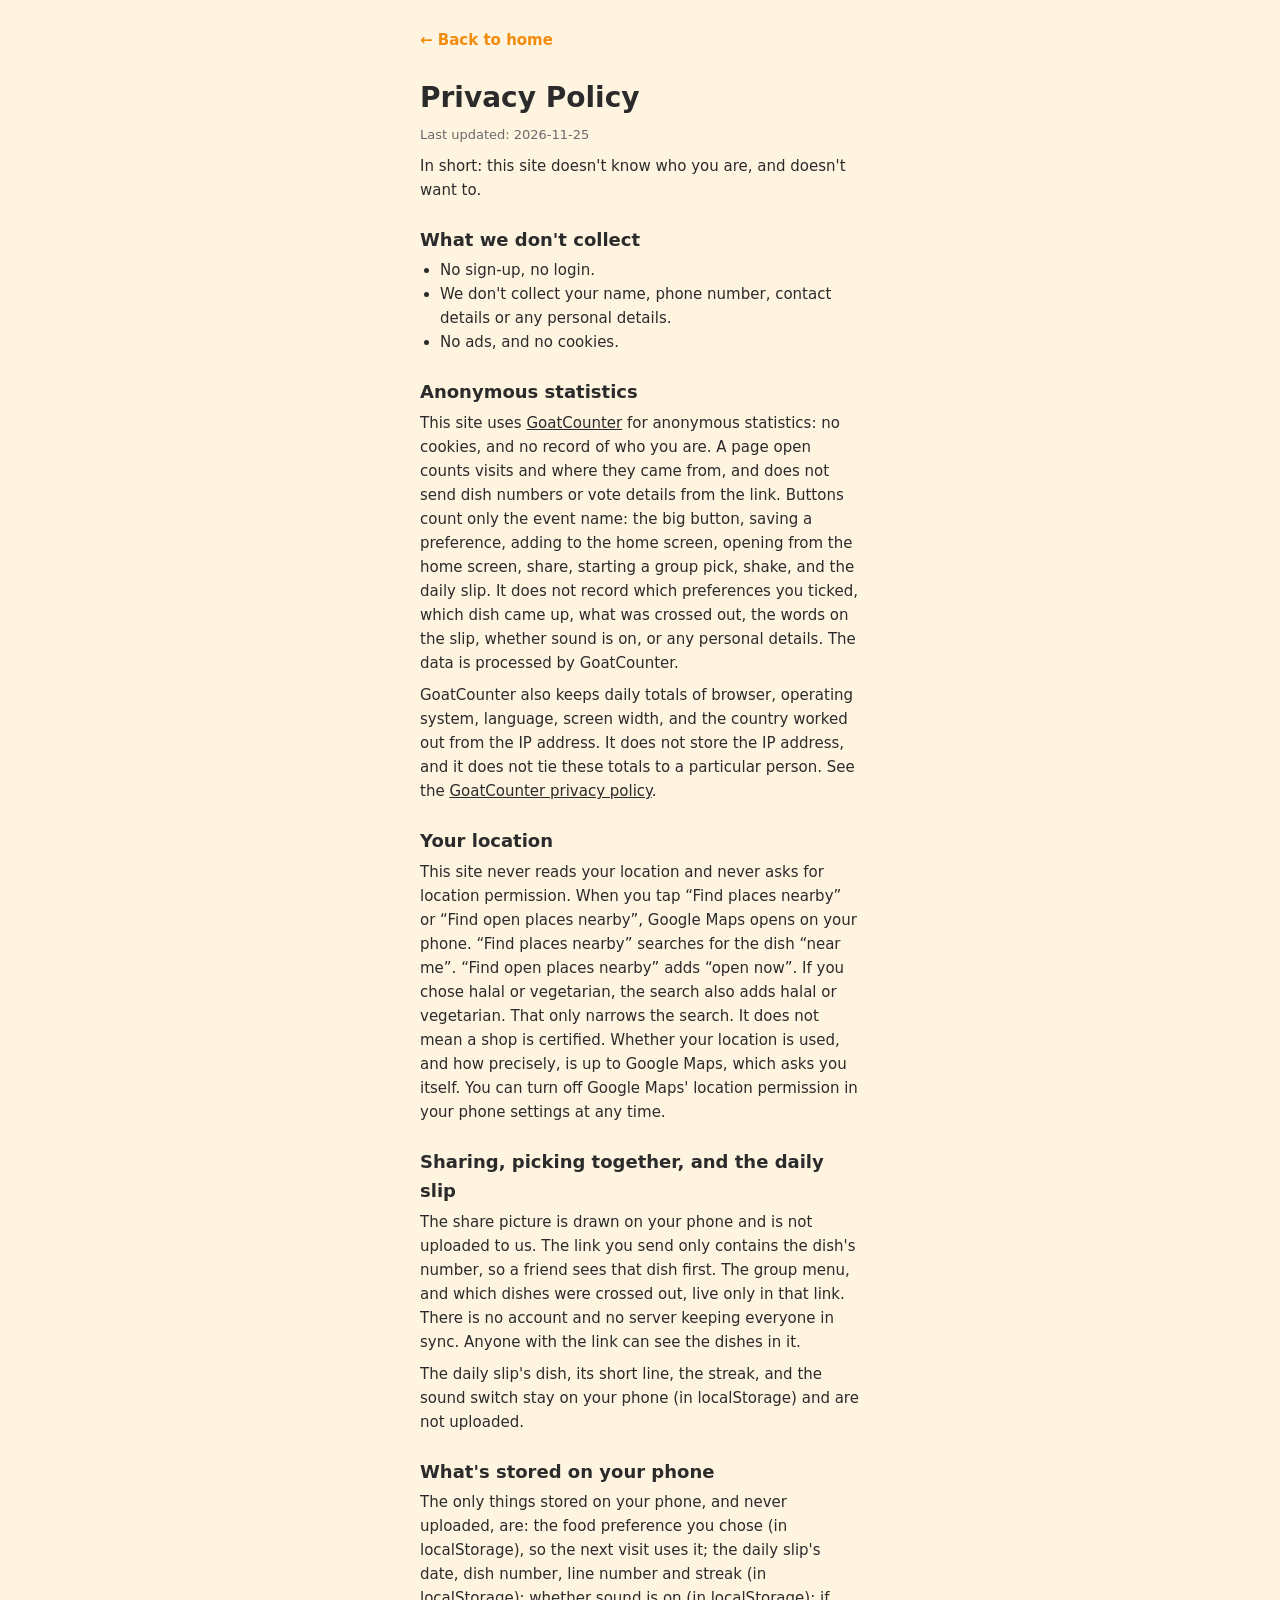
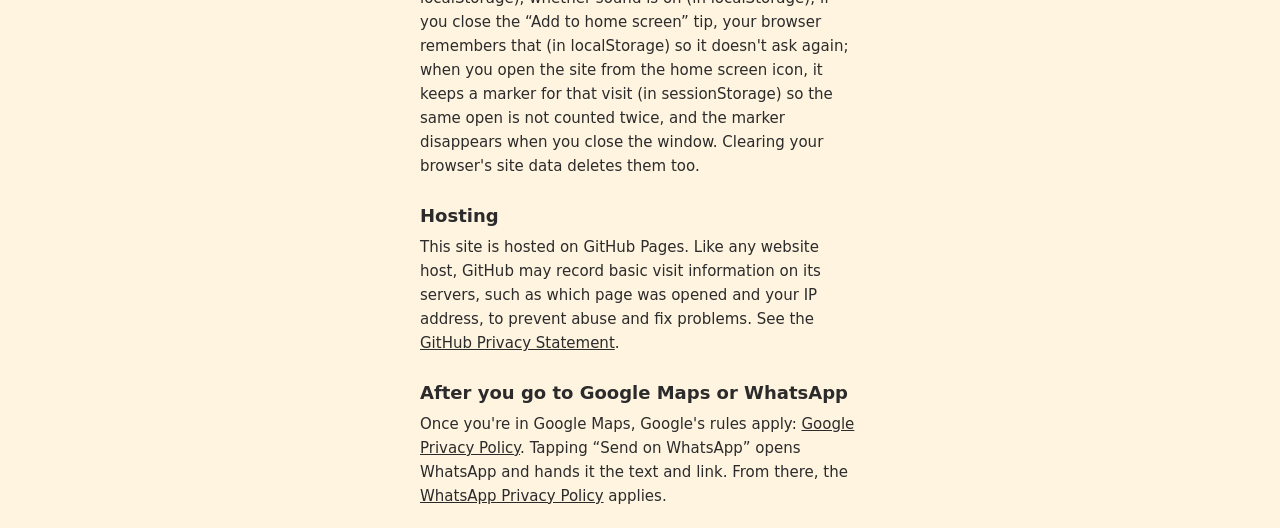
==== commit 7ccd6ea0: "Add share cards, group picks, shake, a daily slip, and more Malaysian dishes. Friends can share a dr" ====
--- a/privacy.html
+++ b/privacy.html
@@ -7,14 +7,14 @@
   <meta name="color-scheme" content="only light">
   <title>隐私政策 · 今天吃什么</title>
   <link rel="icon" href="icon-192.png?v=d509adf6dc" type="image/png">
-  <link rel="stylesheet" href="style.css?v=3439e57109">
+  <link rel="stylesheet" href="style.css?v=cee01a1a8e">
 </head>
 <body>
   <main class="doc">
     <article data-lang="zh" data-title="隐私政策 · 今天吃什么">
       <a class="back" href="./">← 返回主页</a>
       <h1>隐私政策</h1>
-      <p class="updated">更新日期：2026-11-09</p>
+      <p class="updated">更新日期：2026-11-25</p>
       <p>一句话：这个网站不认识你，也不想认识你。</p>
       <h2>我们不收集什么</h2>
       <ul>
@@ -23,22 +23,25 @@
         <li>没有广告，也不用 Cookie。</li>
       </ul>
       <h2>匿名统计</h2>
-      <p>本站使用 <a href="https://www.goatcounter.com/" target="_blank" rel="noopener">GoatCounter</a> 做匿名统计：不用 Cookie，不记个人身份，只统计打开次数、来源渠道、按钮点击、添加到主屏幕和主屏幕打开次数。保存饮食偏好时，只记一次「保存偏好」，不会记下你选了哪几项。数据由 GoatCounter 处理。</p>
+      <p>本站使用 <a href="https://www.goatcounter.com/" target="_blank" rel="noopener">GoatCounter</a> 做匿名统计：不用 Cookie，不记个人身份。打开页面时，只统计次数和来源渠道，不把链接里的菜编号或投票内容传过去。按钮只记事件名字：大按钮、保存偏好、添加到主屏幕、主屏幕打开、分享、投票发起、摇一摇、今日签。不记你选了哪几项偏好、抽到哪道菜、划掉了什么、签上的句子、开没开音效，也不记任何个人信息。数据由 GoatCounter 处理。</p>
       <p>GoatCounter 还会按天汇总浏览器种类、操作系统、语言、屏幕宽度，以及根据 IP 判断的国家。它不保存 IP 地址，也不会把这些数字连成某一个人的记录。详见 <a href="https://www.goatcounter.com/help/privacy" target="_blank" rel="noopener">GoatCounter 隐私说明</a>。</p>
       <h2>定位怎么处理</h2>
-      <p>本站不读取你的位置，也不会向你要定位权限。点「去找附近的店」时，会打开你手机上的 Google 地图，用「附近」（near me）搜索这道菜，例如 “nasi lemak near me”。要不要用你的位置、用得多精确，由 Google 地图自己询问你并处理。你随时可以在手机设置里关掉 Google 地图的定位权限。</p>
+      <p>本站不读取你的位置，也不会向你要定位权限。点「去找附近的店」或「找附近开着的店」时，会打开你手机上的 Google 地图。「去找附近的店」用「附近」（near me）搜索这道菜；「找附近开着的店」会带上 “open now”（正在营业）。如果选了清真或素食，搜索里还会加上 halal 或 vegetarian，这只是缩小搜索，不代表店家有认证。要不要用你的位置、用得多精确，由 Google 地图自己询问你并处理。你随时可以在手机设置里关掉 Google 地图的定位权限。</p>
+      <h2>分享、一起选和今日签</h2>
+      <p>分享图片是在你的手机上画出来的，不会上传到我们这里。发给朋友的链接里只有这道菜的编号，朋友打开会先看到这道菜。一起选的菜单，以及划掉了哪些，只写在那条链接里。没有账号，也没有服务器把大家同步在一起。谁拿到链接，谁就能看到链接里的菜。</p>
+      <p>今日签抽到的菜、那句小字、连续天数，还有音效开关，只存在你的手机里（localStorage），不会上传。</p>
       <h2>存在你手机里的东西</h2>
-      <p>记在你手机里、不会上传的只有这些：你选的饮食偏好（localStorage），下次打开还会用；你关掉「加到主屏幕」提示后，浏览器会记住（localStorage），免得再提醒；从主屏幕图标打开时，这一次使用里会记一个标记（sessionStorage），避免同一次打开被算两次，关掉窗口就没了。清除浏览器的网站数据也会删掉它们。</p>
+      <p>记在你手机里、不会上传的只有这些：你选的饮食偏好（localStorage），下次打开还会用；今日签的日期、菜的编号、句子编号和连续天数（localStorage）；音效开或关（localStorage）；你关掉「加到主屏幕」提示后，浏览器会记住（localStorage），免得再提醒；从主屏幕图标打开时，这一次使用里会记一个标记（sessionStorage），避免同一次打开被算两次，关掉窗口就没了。清除浏览器的网站数据也会删掉它们。</p>
       <h2>网站托管</h2>
       <p>网站放在 GitHub Pages 上。和所有网站一样，托管方（GitHub）可能会在服务器上记录一般的访问信息，例如打开了哪个页面、你的 IP 地址，用来防滥用和排查故障。详见 <a href="https://docs.github.com/en/site-policy/privacy-policies/github-general-privacy-statement" target="_blank" rel="noopener">GitHub 隐私声明</a>。</p>
-      <h2>去到 Google 地图之后</h2>
-      <p>跳转到 Google 地图后，就适用 Google 的规则：<a href="https://policies.google.com/privacy" target="_blank" rel="noopener">Google 隐私权政策</a>。</p>
+      <h2>去到 Google 地图或 WhatsApp 之后</h2>
+      <p>跳转到 Google 地图后，就适用 Google 的规则：<a href="https://policies.google.com/privacy" target="_blank" rel="noopener">Google 隐私权政策</a>。点「发到 WhatsApp」会打开 WhatsApp，并把文字和链接交给它，之后适用 <a href="https://www.whatsapp.com/legal/privacy-policy" target="_blank" rel="noopener">WhatsApp 隐私政策</a>。</p>
     </article>
 
     <article data-lang="en" data-title="Privacy · What to Eat Today" hidden>
       <a class="back" href="./">← Back to home</a>
       <h1>Privacy Policy</h1>
-      <p class="updated">Last updated: 2026-11-09</p>
+      <p class="updated">Last updated: 2026-11-25</p>
       <p>In short: this site doesn't know who you are, and doesn't want to.</p>
       <h2>What we don't collect</h2>
       <ul>
@@ -47,22 +50,25 @@
         <li>No ads, and no cookies.</li>
       </ul>
       <h2>Anonymous statistics</h2>
-      <p>This site uses <a href="https://www.goatcounter.com/" target="_blank" rel="noopener">GoatCounter</a> for anonymous statistics: no cookies, no record of personal identity, and only counts of page opens, source channels, button clicks, adds to the home screen, and opens from the home screen. Saving a food preference counts once, and does not record which options you picked. The data is processed by GoatCounter.</p>
+      <p>This site uses <a href="https://www.goatcounter.com/" target="_blank" rel="noopener">GoatCounter</a> for anonymous statistics: no cookies, and no record of who you are. A page open counts visits and where they came from, and does not send dish numbers or vote details from the link. Buttons count only the event name: the big button, saving a preference, adding to the home screen, opening from the home screen, share, starting a group pick, shake, and the daily slip. It does not record which preferences you ticked, which dish came up, what was crossed out, the words on the slip, whether sound is on, or any personal details. The data is processed by GoatCounter.</p>
       <p>GoatCounter also keeps daily totals of browser, operating system, language, screen width, and the country worked out from the IP address. It does not store the IP address, and it does not tie these totals to a particular person. See the <a href="https://www.goatcounter.com/help/privacy" target="_blank" rel="noopener">GoatCounter privacy policy</a>.</p>
       <h2>Your location</h2>
-      <p>This site never reads your location and never asks for location permission. When you tap “Find places nearby”, it opens Google Maps on your phone and searches for the dish “near me”, for example “nasi lemak near me”. Whether your location is used, and how precisely, is up to Google Maps, which asks you itself. You can turn off Google Maps' location permission in your phone settings at any time.</p>
+      <p>This site never reads your location and never asks for location permission. When you tap “Find places nearby” or “Find open places nearby”, Google Maps opens on your phone. “Find places nearby” searches for the dish “near me”. “Find open places nearby” adds “open now”. If you chose halal or vegetarian, the search also adds halal or vegetarian. That only narrows the search. It does not mean a shop is certified. Whether your location is used, and how precisely, is up to Google Maps, which asks you itself. You can turn off Google Maps' location permission in your phone settings at any time.</p>
+      <h2>Sharing, picking together, and the daily slip</h2>
+      <p>The share picture is drawn on your phone and is not uploaded to us. The link you send only contains the dish's number, so a friend sees that dish first. The group menu, and which dishes were crossed out, live only in that link. There is no account and no server keeping everyone in sync. Anyone with the link can see the dishes in it.</p>
+      <p>The daily slip's dish, its short line, the streak, and the sound switch stay on your phone (in localStorage) and are not uploaded.</p>
       <h2>What's stored on your phone</h2>
-      <p>The only things stored on your phone, and never uploaded, are: the food preference you chose (in localStorage), so the next visit uses it; if you close the “Add to home screen” tip, your browser remembers that (in localStorage) so it doesn't ask again; when you open the site from the home screen icon, it keeps a marker for that visit (in sessionStorage) so the same open is not counted twice, and the marker disappears when you close the window. Clearing your browser's site data deletes them too.</p>
+      <p>The only things stored on your phone, and never uploaded, are: the food preference you chose (in localStorage), so the next visit uses it; the daily slip's date, dish number, line number and streak (in localStorage); whether sound is on (in localStorage); if you close the “Add to home screen” tip, your browser remembers that (in localStorage) so it doesn't ask again; when you open the site from the home screen icon, it keeps a marker for that visit (in sessionStorage) so the same open is not counted twice, and the marker disappears when you close the window. Clearing your browser's site data deletes them too.</p>
       <h2>Hosting</h2>
       <p>This site is hosted on GitHub Pages. Like any website host, GitHub may record basic visit information on its servers, such as which page was opened and your IP address, to prevent abuse and fix problems. See the <a href="https://docs.github.com/en/site-policy/privacy-policies/github-general-privacy-statement" target="_blank" rel="noopener">GitHub Privacy Statement</a>.</p>
-      <h2>After you go to Google Maps</h2>
-      <p>Once you're in Google Maps, Google's rules apply: <a href="https://policies.google.com/privacy" target="_blank" rel="noopener">Google Privacy Policy</a>.</p>
+      <h2>After you go to Google Maps or WhatsApp</h2>
+      <p>Once you're in Google Maps, Google's rules apply: <a href="https://policies.google.com/privacy" target="_blank" rel="noopener">Google Privacy Policy</a>. Tapping “Send on WhatsApp” opens WhatsApp and hands it the text and link. From there, the <a href="https://www.whatsapp.com/legal/privacy-policy" target="_blank" rel="noopener">WhatsApp Privacy Policy</a> applies.</p>
     </article>
 
     <article data-lang="ms" data-title="Privasi · Makan Apa Hari Ini" hidden>
       <a class="back" href="./">← Kembali ke laman utama</a>
       <h1>Dasar Privasi</h1>
-      <p class="updated">Dikemas kini: 2026-11-09</p>
+      <p class="updated">Dikemas kini: 2026-11-25</p>
       <p>Ringkasnya: laman ini tidak kenal siapa anda, dan tidak mahu tahu.</p>
       <h2>Apa yang kami tidak kumpul</h2>
       <ul>
@@ -71,18 +77,50 @@
         <li>Tiada iklan dan tiada kuki.</li>
       </ul>
       <h2>Statistik tanpa nama</h2>
-      <p>Laman ini menggunakan <a href="https://www.goatcounter.com/" target="_blank" rel="noopener">GoatCounter</a> untuk statistik tanpa nama: tidak menggunakan kuki, tidak merekod identiti peribadi, dan hanya mengira bilangan buka halaman, saluran sumber, klik butang, tambah ke skrin utama dan buka dari skrin utama. Menyimpan pilihan makanan dikira sekali, dan tidak merekod pilihan yang anda buat. Data diproses oleh GoatCounter.</p>
+      <p>Laman ini menggunakan <a href="https://www.goatcounter.com/" target="_blank" rel="noopener">GoatCounter</a> untuk statistik tanpa nama: tidak menggunakan kuki, dan tidak merekod siapa anda. Buka halaman hanya mengira lawatan dan saluran sumber, dan tidak menghantar nombor masakan atau butiran undian dalam pautan. Butang hanya merekod nama peristiwa: butang besar, simpan pilihan, tambah ke skrin utama, buka dari skrin utama, kongsi, mula undi berkumpulan, goyang, dan cabutan hari ini. Ia tidak merekod pilihan yang anda tanda, masakan yang keluar, apa yang dicoret, ayat pada cabutan, sama ada bunyi dihidupkan, atau apa-apa maklumat peribadi. Data diproses oleh GoatCounter.</p>
       <p>GoatCounter juga menyimpan jumlah harian bagi jenis pelayar, sistem operasi, bahasa, lebar skrin, dan negara yang dianggarkan daripada alamat IP. Ia tidak menyimpan alamat IP, dan tidak menggabungkan jumlah ini menjadi rekod seseorang. Lihat <a href="https://www.goatcounter.com/help/privacy" target="_blank" rel="noopener">dasar privasi GoatCounter</a>.</p>
       <h2>Lokasi anda</h2>
-      <p>Laman ini tidak membaca lokasi anda dan tidak meminta kebenaran lokasi. Bila anda tekan “Cari kedai berdekatan”, Google Maps di telefon anda akan dibuka dan mencari makanan itu “near me” (berdekatan), contohnya “nasi lemak near me”. Sama ada lokasi anda digunakan, dan setepat mana, ditentukan oleh Google Maps yang akan bertanya kepada anda sendiri. Anda boleh tutup kebenaran lokasi Google Maps dalam tetapan telefon bila-bila masa.</p>
+      <p>Laman ini tidak membaca lokasi anda dan tidak meminta kebenaran lokasi. Bila anda tekan “Cari kedai berdekatan” atau “Cari kedai yang buka”, Google Maps di telefon anda akan dibuka. “Cari kedai berdekatan” mencari makanan itu “near me” (berdekatan). “Cari kedai yang buka” menambah “open now” (sedang buka). Jika anda pilih halal atau vegetarian, carian juga menambah halal atau vegetarian. Itu hanya mengecilkan carian, dan tidak bermakna kedai itu ada sijil. Sama ada lokasi anda digunakan, dan setepat mana, ditentukan oleh Google Maps yang akan bertanya kepada anda sendiri. Anda boleh tutup kebenaran lokasi Google Maps dalam tetapan telefon bila-bila masa.</p>
+      <h2>Kongsi, pilih sama-sama, dan cabutan hari ini</h2>
+      <p>Gambar kongsi dilukis pada telefon anda dan tidak dimuat naik kepada kami. Pautan yang dihantar hanya ada nombor masakan, supaya kawan nampak masakan itu dahulu. Menu berkumpulan, dan masakan yang dicoret, hanya ada dalam pautan itu. Tiada akaun dan tiada pelayan untuk selaraskan semua orang. Sesiapa yang ada pautan boleh nampak masakan di dalamnya.</p>
+      <p>Masakan cabutan hari ini, ayat pendeknya, bilangan hari berturut-turut, dan suis bunyi hanya disimpan dalam telefon anda (localStorage) dan tidak dimuat naik.</p>
       <h2>Apa yang disimpan dalam telefon anda</h2>
-      <p>Yang disimpan dalam telefon anda, dan tidak dimuat naik, hanyalah: pilihan makanan yang anda pilih (dalam localStorage), supaya lawatan seterusnya menggunakannya; jika anda tutup tip “Tambah ke skrin utama”, pelayar ingat (dalam localStorage) supaya tidak bertanya lagi; bila anda buka laman dari ikon skrin utama, satu tanda disimpan untuk lawatan itu (dalam sessionStorage) supaya buka yang sama tidak dikira dua kali, dan tanda itu hilang bila tetingkap ditutup. Padam data laman dalam pelayar juga akan membuangnya.</p>
+      <p>Yang disimpan dalam telefon anda, dan tidak dimuat naik, hanyalah: pilihan makanan yang anda pilih (dalam localStorage), supaya lawatan seterusnya menggunakannya; tarikh cabutan hari ini, nombor masakan, nombor ayat dan bilangan hari berturut-turut (dalam localStorage); bunyi hidup atau mati (dalam localStorage); jika anda tutup tip “Tambah ke skrin utama”, pelayar ingat (dalam localStorage) supaya tidak bertanya lagi; bila anda buka laman dari ikon skrin utama, satu tanda disimpan untuk lawatan itu (dalam sessionStorage) supaya buka yang sama tidak dikira dua kali, dan tanda itu hilang bila tetingkap ditutup. Padam data laman dalam pelayar juga akan membuangnya.</p>
       <h2>Pengehosan</h2>
       <p>Laman ini dihoskan di GitHub Pages. Seperti mana-mana hos laman web, GitHub mungkin merekod maklumat lawatan asas di pelayannya, seperti halaman yang dibuka dan alamat IP anda, untuk mencegah salah guna dan membaiki masalah. Lihat <a href="https://docs.github.com/en/site-policy/privacy-policies/github-general-privacy-statement" target="_blank" rel="noopener">Pernyataan Privasi GitHub</a>.</p>
-      <h2>Selepas anda ke Google Maps</h2>
-      <p>Di Google Maps, peraturan Google terpakai: <a href="https://policies.google.com/privacy" target="_blank" rel="noopener">Dasar Privasi Google</a>.</p>
+      <h2>Selepas anda ke Google Maps atau WhatsApp</h2>
+      <p>Di Google Maps, peraturan Google terpakai: <a href="https://policies.google.com/privacy" target="_blank" rel="noopener">Dasar Privasi Google</a>. Bila anda tekan “Hantar ke WhatsApp”, WhatsApp akan dibuka dan menerima teks serta pautan itu. Selepas itu, <a href="https://www.whatsapp.com/legal/privacy-policy" target="_blank" rel="noopener">Dasar Privasi WhatsApp</a> terpakai.</p>
     </article>
   </main>
+  <script>
+    window.goatcounter = {
+      path: function (p) {
+        if (!p || p.charAt(0) !== "/") return p;
+        var i = p.indexOf("?");
+        return i === -1 ? p : p.slice(0, i);
+      }
+    };
+    (function () {
+      function scrub(url) {
+        try {
+          var u = new URL(url, location.href);
+          if (u.hostname !== "eatwhat.goatcounter.com" && u.hostname !== "gc.zgo.at") return url;
+          u.searchParams.delete("q");
+          var p = u.searchParams.get("p");
+          if (p && p.indexOf("?") !== -1) u.searchParams.set("p", p.split("?")[0]);
+          return u.toString();
+        } catch (e) {
+          return url;
+        }
+      }
+      if (navigator.sendBeacon) {
+        var send = navigator.sendBeacon.bind(navigator);
+        navigator.sendBeacon = function (url, data) {
+          return send(scrub(String(url)), data);
+        };
+      }
+    })();
+  </script>
   <script data-goatcounter="https://eatwhat.goatcounter.com/count" async src="https://gc.zgo.at/count.js"></script>
   <script src="i18n.js?v=a7878b21c9"></script>
   <script>
--- a/style.css
+++ b/style.css
@@ -13,7 +13,7 @@
   margin: 0;
   background: var(--bg);
   color: var(--text);
-  font-family: system-ui, -apple-system, "PingFang SC", "Noto Sans CJK SC", "Microsoft YaHei", sans-serif;
+  font-family: system-ui, -apple-system, "PingFang SC", "Noto Sans CJK SC", "Microsoft YaHei", "WenQuanYi Micro Hei", "Droid Sans Fallback", sans-serif;
   font-weight: bold;
   -webkit-tap-highlight-color: transparent;
 }
@@ -104,7 +104,7 @@
   font-size: 18px;
   text-decoration: none;
 }
-.map { height: 56px; margin-top: 28px; background: var(--primary); color: #FFFFFF; }
+.map { height: 56px; margin-top: 20px; border: none; padding: 0; background: var(--primary); color: #FFFFFF; }
 .hint { margin: 8px 0 16px; font-size: 12px; font-weight: normal; color: var(--muted); }
 .again { height: 44px; border: 2px solid var(--primary); background: transparent; color: var(--primary); }
 
@@ -207,6 +207,173 @@
   background: var(--primary);
   color: #FFFFFF;
 }
-.pref-save:disabled { opacity: 0.4; }
+.pref-save:disabled, button.map:disabled, button.again:disabled { opacity: 0.4; }
+
+@font-face {
+  font-family: "Noto Color Emoji";
+  src: local("Noto Color Emoji");
+}
+
+.top-row {
+  display: flex;
+  flex-wrap: wrap;
+  justify-content: center;
+  gap: 8px;
+  margin-top: 8px;
+}
+.top-row .pref-open { margin: 0; width: auto; flex: none; }
+
+.shake-hint {
+  margin: 10px 0 0;
+  text-align: center;
+  font-size: 12px;
+  font-weight: normal;
+  color: var(--muted);
+}
+.shake-enable {
+  display: block;
+  margin: 10px auto 0;
+  padding: 4px 12px;
+  border: none;
+  background: none;
+  font: inherit;
+  font-size: 12px;
+  font-weight: normal;
+  color: var(--primary);
+}
+
+#app.grow { flex: 1 0 auto; min-height: auto; }
+.stage.top .card { margin: 8px 0 0; }
+
+.open-now {
+  display: flex;
+  align-items: center;
+  justify-content: center;
+  width: 100%;
+  height: 44px;
+  margin-top: 10px;
+  border-radius: 999px;
+  border: 2px solid var(--primary);
+  background: transparent;
+  color: var(--primary);
+  font: inherit;
+  font-size: 16px;
+  text-decoration: none;
+}
+.after { display: flex; justify-content: center; }
+.share-open {
+  margin: 12px auto 0;
+  height: 44px;
+  padding: 0 28px;
+  border-radius: 999px;
+  border: 2px solid var(--primary);
+  background: var(--card);
+  color: var(--primary);
+  font: inherit;
+  font-size: 16px;
+}
+
+.panel {
+  margin-top: 12px;
+  padding: 14px 14px 8px;
+  border-radius: 24px;
+  background: var(--card);
+  box-shadow: 0 8px 24px rgba(0, 0, 0, 0.12);
+  text-align: center;
+}
+.panel img {
+  display: block;
+  width: auto;
+  max-width: 100%;
+  height: 320px;
+  margin: 0 auto;
+  border-radius: 16px;
+}
+.stack { display: flex; flex-direction: column; gap: 8px; margin-top: 12px; }
+.stack .map, .stack .open-now, .stack .again { margin: 0; }
+.text-btn {
+  border: none;
+  background: none;
+  font: inherit;
+  font-size: 14px;
+  font-weight: normal;
+  color: var(--muted);
+  padding: 8px;
+}
+
+.daily .kicker { margin: 0; font-size: 13px; font-weight: normal; color: var(--muted); }
+.daily .emoji { font-size: 72px; }
+.daily .name { white-space: normal; font-size: 32px; }
+.daily .quote { margin: 8px 0 12px; font-size: 18px; font-weight: normal; line-height: 1.5; }
+.daily .streak {
+  display: inline-block;
+  margin: 0 0 16px;
+  padding: 4px 12px;
+  border-radius: 999px;
+  background: var(--bg);
+  color: var(--primary);
+  font-size: 14px;
+}
+
+.vote h1 { margin: 4px 0 6px; text-align: center; font-size: 26px; }
+.vote-sub { margin: 0 0 12px; text-align: center; font-size: 14px; font-weight: normal; line-height: 1.4; color: var(--muted); }
+.vote-item {
+  display: flex;
+  align-items: center;
+  gap: 10px;
+  width: 100%;
+  min-height: 52px;
+  margin: 0 0 8px;
+  padding: 8px 14px;
+  border: none;
+  border-radius: 16px;
+  background: var(--card);
+  color: var(--text);
+  font: inherit;
+  font-size: 18px;
+  text-align: left;
+  box-shadow: 0 4px 12px rgba(0, 0, 0, 0.08);
+}
+.vote-item .em { font-size: 26px; line-height: 1; }
+.vote-item.out { opacity: 0.45; }
+.vote-item.out .nm { text-decoration: line-through; }
+.vote-note {
+  margin: 8px 0;
+  padding: 12px 14px;
+  border-radius: 16px;
+  background: var(--card);
+  font-size: 15px;
+  font-weight: normal;
+  line-height: 1.5;
+  text-align: center;
+}
+.vote-result { margin: 12px 0 0; text-align: center; font-size: 22px; }
+.vote-dish { margin-top: 10px; text-decoration: none; }
+.vote-actions { display: flex; flex-direction: column; gap: 8px; margin-top: 12px; }
+.vote-actions .map, .vote-actions .again { margin-top: 0; }
+.vote-link {
+  margin: 0;
+  padding: 10px 12px;
+  border: 1px solid var(--primary);
+  border-radius: 12px;
+  background: var(--card);
+  color: var(--text);
+  font-size: 12px;
+  font-weight: normal;
+  line-height: 1.4;
+  word-break: break-all;
+  user-select: text;
+  -webkit-user-select: text;
+}
+.vote-home {
+  display: block;
+  margin: 16px auto 4px;
+  text-align: center;
+  font-size: 14px;
+  font-weight: normal;
+  color: var(--primary);
+  text-decoration: none;
+}
+.vote .privacy-link { display: block; margin-top: 4px; text-align: center; }
 
 .empty-text { margin: 8px 0 24px; font-size: 18px; font-weight: normal; line-height: 1.5; }
